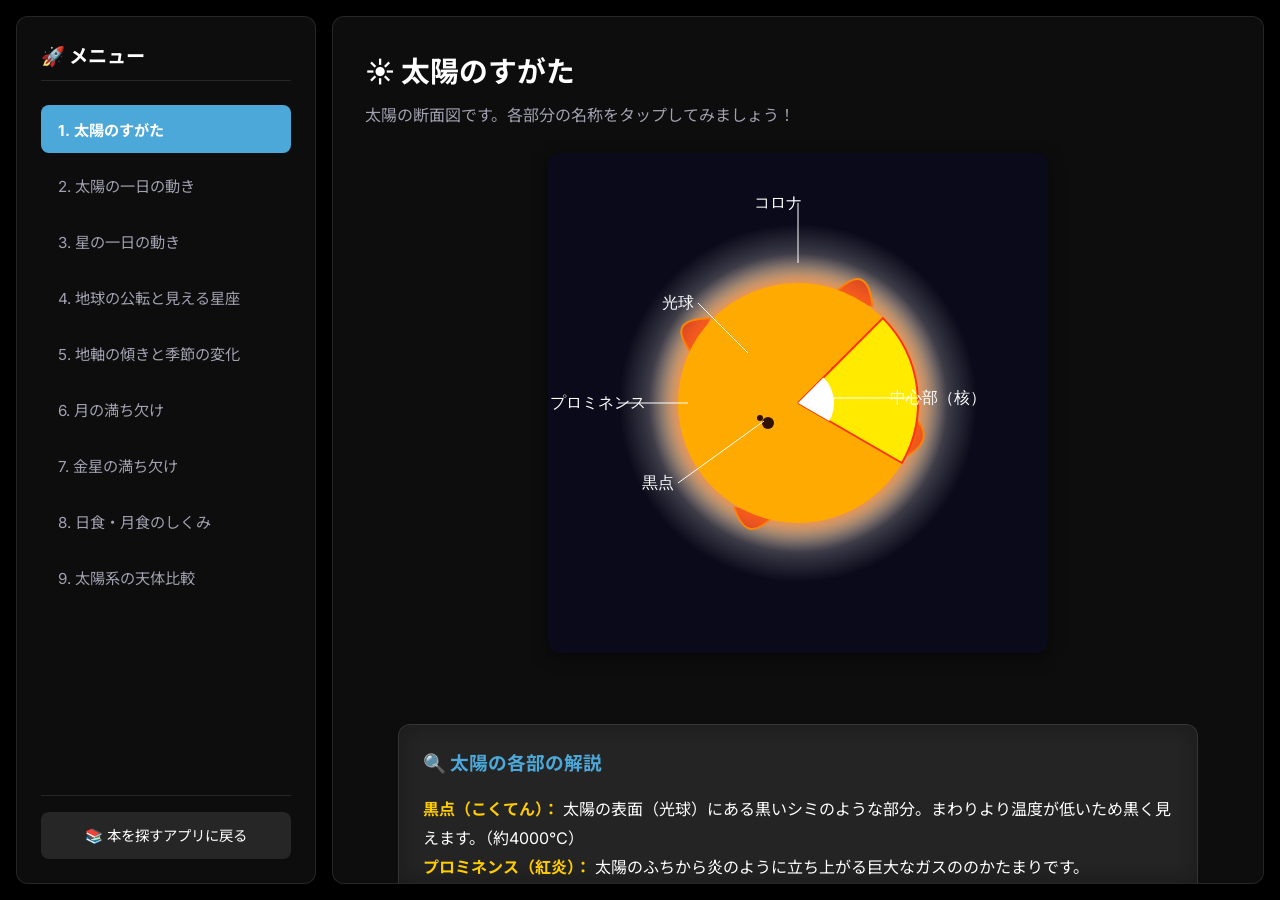
==== space-simulations/index.html @ f2ace0c1 "Add text labels to sub-panel objects" ====
<!DOCTYPE html>
<html lang="ja">
<head>

  <meta charset="UTF-8">
  <meta name="viewport" content="width=device-width, initial-scale=1.0">
  <title>宇宙のシミュレーション</title>
  <link href="https://fonts.googleapis.com/css2?family=Inter:wght@400;600;800&family=Noto+Sans+JP:wght@400;700&display=swap" rel="stylesheet">
  <link rel="stylesheet" href="style.css">
</head>
<body>
  <div class="stars"></div>
  <div class="twinkling"></div>

  <div class="app-container">
    <aside class="sidebar glass-panel">
      <h2>🚀 メニュー</h2>
      <nav id="nav-menu">
        <button class="nav-btn active" data-target="sim-sun-anatomy">1. 太陽のすがた</button>
        <button class="nav-btn" data-target="sim-sun-motion">2. 太陽の一日の動き</button>
        <button class="nav-btn" data-target="sim-stars-motion">3. 星の一日の動き</button>
        <button class="nav-btn" data-target="sim-earth-orbit">4. 地球の公転と見える星座</button>
        <button class="nav-btn" data-target="sim-seasons">5. 地軸の傾きと季節の変化</button>
        <button class="nav-btn" data-target="sim-moon-phases">6. 月の満ち欠け</button>
        <button class="nav-btn" data-target="sim-venus-phases">7. 金星の満ち欠け</button>
        <button class="nav-btn" data-target="sim-eclipses">8. 日食・月食のしくみ</button>
        <button class="nav-btn" data-target="sim-solar-system">9. 太陽系の天体比較</button>
      </nav>
      <div class="back-link">
        <a href="../space-books-app/index.html" class="btn-secondary">📚 本を探すアプリに戻る</a>
      </div>
    </aside>

    <main class="content-area glass-panel">
      
      <!-- 1. 太陽のすがた -->
      <section id="sim-sun-anatomy" class="sim-section active">
        <header>
          <h2>☀️ 太陽のすがた</h2>
          <p>太陽の断面図です。各部分の名称をタップしてみましょう！</p>
        </header>
        <div class="sim-container" id="sun-anatomy-container">
          <!-- JSでレンダリング -->
        </div>
      </section>

      <!-- 6. 月の満ち欠け -->
      <section id="sim-moon-phases" class="sim-section">
        <header>
          <h2>🌕 月の満ち欠けシミュレーション</h2>
          <p>スライダーを動かして、太陽・地球・月の位置関係と、地球から見た月の形を確認しよう！</p>
        </header>
        <div class="sim-container" id="moon-phases-container">
          <div class="canvas-wrapper">
            <!-- 宇宙の全体図 (Top-down view) -->
            <canvas id="moon-orbit-canvas" width="400" height="400"></canvas>
            
            <!-- 地球から見た月の見え方 -->
            <div class="earth-view">
              <h3>🌍 地球から見た月</h3>
              <canvas id="moon-view-canvas" width="200" height="200"></canvas>
              <p id="moon-phase-name" class="phase-name">新月</p>
            </div>
          </div>
          
          <div class="controls">
            <label for="time-slider">時間（日にちを進める）:</label>
            <input type="range" id="time-slider" min="0" max="29.53" step="0.1" value="0">
            <span id="day-display">0日経過</span>
          </div>
        </div>
      </section>

      <!-- 2. 太陽の一日の動き -->
      <section id="sim-sun-motion" class="sim-section">
        <header>
          <h2>🌅 太陽の一日の動き</h2>
          <p>季節による太陽の通り道（夏至、春分・秋分、冬至）の違いを確認しましょう。（※日本での見え方）</p>
        </header>
        <div class="sim-container" id="sun-motion-container">
          <div class="direction-tabs">
            <button class="season-btn active" data-season="summer">夏至</button>
            <button class="season-btn" data-season="spring-autumn">春分・秋分</button>
            <button class="season-btn" data-season="winter">冬至</button>
          </div>
          <div class="canvas-wrapper">
            <canvas id="sun-motion-canvas" width="600" height="400"></canvas>
          </div>
          <div class="controls" style="display: flex; align-items: center; gap: 10px;">
            <button id="sun-play-btn" style="padding: 5px 10px; cursor: pointer; background: var(--accent-color); color: white; border: none; border-radius: 4px;">⏸ 一時停止</button>
            <label for="sun-time-slider">時間:</label>
            <input type="range" id="sun-time-slider" min="0" max="24" step="0.1" value="12" style="flex: 1;">
            <span id="sun-time-display">12:00</span>
            <span id="sun-status" style="margin-left: 15px; font-weight: bold; color: #ffaa00; min-width: 80px;"></span>
          </div>
        </div>
      </section>

      <!-- 3. 星の一日の動き -->
      <section id="sim-stars-motion" class="sim-section">
        <header>
          <h2>✨ 星の一日の動き</h2>
          <p>宇宙から見た天球全体の動きと、地上から見た東西南北の空の動きを見比べよう！上の天球はマウスで自由に動かせます。</p>
        </header>
        <div class="sim-container" id="stars-motion-container" style="flex-direction: column; align-items: center; gap: 20px;">
          
          <div class="canvas-wrapper" style="width: 100%; max-width: 600px; position: relative;">
            <canvas id="stars-space-canvas" width="600" height="400" style="width:100%; height:auto;"></canvas>
            <div style="position: absolute; top: 10px; left: 10px; color: white; font-weight: bold; text-shadow: 1px 1px 2px black;">宇宙からの視点（マウスで回転）</div>
          </div>

          <!-- Layout: East, South, West (Row 1), North (Row 2) -->
          <div class="sky-grid-top" style="display: grid; grid-template-columns: 1fr 1fr 1fr; gap: 10px; width: 100%; max-width: 900px;">
            <div class="canvas-wrapper" style="position: relative;">
              <canvas id="stars-east-canvas" width="300" height="300" style="width:100%; height:auto; display:block;"></canvas>
              <div style="position: absolute; bottom: 10px; width: 100%; text-align: center; color: white; font-weight: bold; text-shadow: 1px 1px 2px black; font-size: 18px;">東の空</div>
            </div>
            <div class="canvas-wrapper" style="position: relative;">
              <canvas id="stars-south-canvas" width="300" height="300" style="width:100%; height:auto; display:block;"></canvas>
              <div style="position: absolute; bottom: 10px; width: 100%; text-align: center; color: white; font-weight: bold; text-shadow: 1px 1px 2px black; font-size: 18px;">南の空</div>
            </div>
            <div class="canvas-wrapper" style="position: relative;">
              <canvas id="stars-west-canvas" width="300" height="300" style="width:100%; height:auto; display:block;"></canvas>
              <div style="position: absolute; bottom: 10px; width: 100%; text-align: center; color: white; font-weight: bold; text-shadow: 1px 1px 2px black; font-size: 18px;">西の空</div>
            </div>
          </div>
          <div class="sky-grid-bottom" style="display: grid; grid-template-columns: 1fr; gap: 10px; width: 100%; max-width: 300px; margin-top: 10px;">
            <div class="canvas-wrapper" style="position: relative;">
              <canvas id="stars-north-canvas" width="300" height="300" style="width:100%; height:auto; display:block;"></canvas>
              <div style="position: absolute; bottom: 10px; width: 100%; text-align: center; color: white; font-weight: bold; text-shadow: 1px 1px 2px black; font-size: 18px;">北の空</div>
            </div>
          </div>

        </div>
      </section>

      <!-- 4. 地球の公転と見える星座 -->
      <section id="sim-earth-orbit" class="sim-section">
        <header>
          <h2>🌍 地球の公転と見える星座（黄道十二星座）</h2>
          <p>地球が公転することで、真夜中に見える星座（ハイライト表示）が変わります。</p>
          <div class="glass-panel" style="padding: 1rem; margin-top: 10px; background: rgba(255, 200, 0, 0.1); border-left: 4px solid #ffcc00; text-align: left;">
            <strong style="color:#ffcc00;">💡 黄道（こうどう）とは？</strong><br>
            <span style="font-size: 0.9em; line-height: 1.5; display: inline-block; margin-top: 5px;">地球から見たときの、天球上の太陽の通り道のことです。この黄道の近くにある12の星座を「黄道十二星座」と呼びます。地球から見て太陽と同じ方向にある星座は、昼間の空にあるため見ることができません。</span>
          </div>
        </header>
        <div class="sim-container" id="earth-orbit-container">
          <div class="canvas-wrapper">
            <canvas id="earth-orbit-canvas" width="500" height="500"></canvas>
          </div>
          <div class="controls">
            <label for="month-slider">季節（月を進める）:</label>
            <input type="range" id="month-slider" min="1" max="12" step="1" value="8">
            <span id="month-display">8月（夏）</span>
          </div>
        </div>
      </section>

      <!-- 5. 地軸の傾きと季節の変化 -->
      <section id="sim-seasons" class="sim-section">
        <header>
          <h2>☀️ 地軸の傾きと季節の変化</h2>
          <p>地軸（23.4度）の傾きによって、夏は太陽の光がまっすぐ当たり、冬は斜めから当たることを確認しよう。</p>
        </header>
        <div class="sim-container" id="seasons-container">
          <div class="direction-tabs">
            <button class="season-view-btn active" data-season="summer">夏至（日本）</button>
            <button class="season-view-btn" data-season="spring-autumn">春分・秋分（日本）</button>
            <button class="season-view-btn" data-season="winter">冬至（日本）</button>
          </div>
          <div class="canvas-wrapper">
            <canvas id="seasons-canvas" width="600" height="400"></canvas>
          </div>
          <div class="controls" style="display: flex; align-items: center; gap: 10px; margin-top: 10px;">
            <button id="seasons-play-btn" style="padding: 5px 10px; cursor: pointer; background: var(--accent-color); color: white; border: none; border-radius: 4px;">⏸ 一時停止</button>
            <label for="seasons-time-slider">地球の自転:</label>
            <input type="range" id="seasons-time-slider" min="0" max="24" step="0.1" value="12" style="flex: 1;">
          </div>
        </div>
      </section>

      <!-- 7. 金星の満ち欠け -->
      <section id="sim-venus-phases" class="sim-section">
        <header>
          <h2>🔭 金星の満ち欠けと見え方</h2>
          <p>金星は地球よりも内側を公転している（内惑星）ため、月のように満ち欠けし、見かけの大きさも変わります。</p>
        </header>
        <div class="sim-container iframe-container">
          <iframe src="https://www.geogebra.org/material/iframe/id/jESpPDr2/width/1000/height/700/border/888888/sfsb/true/smb/false/stb/false/stbh/false/ai/false/asb/false/sri/true/rc/false/ld/false/sdz/false/ctl/false" frameborder="0" allowfullscreen></iframe>
        </div>
      </section>

      <!-- 8. 日食・月食のしくみ -->
      <section id="sim-eclipses" class="sim-section">
        <header>
          <h2>🌑 日食・月食のしくみ（月の軌道の傾き）</h2>
          <p>月の公転軌道（白道）は、地球の公転軌道に対して約5度傾いています。そのため、毎月のように日食や月食が起きるわけではありません。</p>
        </header>
        <div class="sim-container" id="eclipses-container">
          
          <div class="eclipses-layout" style="display: flex; gap: 1rem; width: 100%; flex-wrap: wrap;">
            <div class="canvas-wrapper" style="flex: 1; min-width: 300px; text-align: center;">
              <!-- メインの俯瞰ビュー -->
              <canvas id="eclipses-canvas" width="600" height="400" style="width: 100%; height: auto; border-radius: 8px; box-shadow: 0 4px 10px rgba(0,0,0,0.5); cursor: grab;"></canvas>
              <p style="font-size: 12px; color: #888; margin-top: 5px;">👆 画面をドラッグ（上下）して視点を回せます</p>
            </div>
            
            <div class="earth-view-panel" style="width: 200px; background: var(--surface-bg); padding: 10px; border-radius: 8px; border: 1px solid var(--border-color); display: flex; flex-direction: column; align-items: center;">
              <h3 style="font-size: 14px; margin-bottom: 5px;">🌍 地球からの見え方</h3>
              <canvas id="eclipse-view-canvas" width="180" height="180" style="background: #000; border-radius: 4px;"></canvas>
              <p id="eclipse-status" style="font-weight: bold; color: #ffcc00; margin-top: 10px; text-align: center;">日食も月食も起きていない</p>
            </div>
          </div>
          <div class="controls" style="margin-top: 15px; display: grid; grid-template-columns: 1fr 1fr; gap: 10px;">
            <button class="eclipse-state-btn btn" data-state="solar" style="background: #ff4444; color: #fff;">🌑 日食<br><small style="font-size: 10px; font-weight: normal;">（太陽・月・地球がピッタリ一直線）</small></button>
            <button class="eclipse-state-btn btn" data-state="lunar" style="background: #aa3333; color: #fff;">🌕 月食<br><small style="font-size: 10px; font-weight: normal;">（太陽・地球・月がピッタリ一直線）</small></button>
            <button class="eclipse-state-btn btn" data-state="normal-new" style="background: #444; color: #fff;">🌒 ふつうの新月<br><small style="font-size: 10px; font-weight: normal;">（軌道の傾きで影がズレる）</small></button>
            <button class="eclipse-state-btn btn" data-state="normal-full" style="background: #666; color: #fff;">🌔 ふつうの満月<br><small style="font-size: 10px; font-weight: normal;">（軌道の傾きで影がズレる）</small></button>
          </div>
        </div>
      </section>

      <!-- 9. 太陽系の天体比較 -->
      <section id="sim-solar-system" class="sim-section">
        <header>
          <h2>🪐 太陽系の天体比較</h2>
          <p>太陽系の惑星の大きさや、太陽からの距離を比較してみましょう！</p>
        </header>
        <div class="sim-container iframe-container">
          <iframe src="https://javalab.org/ja/solar_system_ja/" frameborder="0" allowfullscreen></iframe>
        </div>
      </section>

    </main>
  </div>

  <script src="main.js?v=7"></script>
  <script src="custom-sims.js?v=7"></script>
</body>
</html>
---- space-simulations/style.css ----
:root {
  --bg-color: #0b0d17;
  --panel-bg: rgba(255, 255, 255, 0.05);
  --panel-border: rgba(255, 255, 255, 0.1);
  --text-primary: #ffffff;
  --text-secondary: #a0a0b0;
  --accent-color: #4da8da;
  --accent-hover: #2978a0;
  --sun-color: #ffcc00;
  --moon-color: #f0f0f0;
}

* {
  box-sizing: border-box;
  margin: 0;
  padding: 0;
}

body {
  font-family: 'Inter', 'Noto Sans JP', sans-serif;
  background-color: var(--bg-color);
  color: var(--text-primary);
  line-height: 1.6;
  overflow: hidden; /* App feels like a desktop app */
}

/* Background animation */
.stars, .twinkling {
  position: fixed;
  top: 0; left: 0; right: 0; bottom: 0;
  width: 100%; height: 100%;
  z-index: -1;
}
.stars {
  background: #000 url('https://raw.githubusercontent.com/frontend-joe/css-backgrounds/main/stars.png') repeat top center;
}
.twinkling {
  background: transparent url('https://raw.githubusercontent.com/frontend-joe/css-backgrounds/main/twinkling.png') repeat top center;
  animation: move-twink-back 200s linear infinite;
  opacity: 0.5;
}
@keyframes move-twink-back {
  from {background-position: 0 0;}
  to {background-position: -10000px 5000px;}
}

/* Layout */
.app-container {
  display: flex;
  height: 100vh;
  padding: 1rem;
  gap: 1rem;
}

.glass-panel {
  background: var(--panel-bg);
  backdrop-filter: blur(12px);
  -webkit-backdrop-filter: blur(12px);
  border: 1px solid var(--panel-border);
  border-radius: 12px;
}

/* Sidebar */
.sidebar {
  width: 300px;
  display: flex;
  flex-direction: column;
  padding: 1.5rem;
}

.sidebar h2 {
  font-size: 1.2rem;
  margin-bottom: 1.5rem;
  border-bottom: 1px solid var(--panel-border);
  padding-bottom: 0.5rem;
}

#nav-menu {
  display: flex;
  flex-direction: column;
  gap: 0.5rem;
  overflow-y: auto;
  flex-grow: 1;
}

.nav-btn {
  background: transparent;
  border: 1px solid transparent;
  color: var(--text-secondary);
  text-align: left;
  padding: 0.75rem 1rem;
  border-radius: 8px;
  cursor: pointer;
  font-size: 0.95rem;
  transition: all 0.2s ease;
  font-family: inherit;
}

.nav-btn:hover {
  background: rgba(255, 255, 255, 0.05);
  color: var(--text-primary);
}

.nav-btn.active {
  background: var(--accent-color);
  color: #fff;
  font-weight: bold;
}

.back-link {
  margin-top: 1rem;
  padding-top: 1rem;
  border-top: 1px solid var(--panel-border);
}

.btn-secondary {
  display: block;
  text-align: center;
  text-decoration: none;
  background: rgba(255, 255, 255, 0.1);
  color: var(--text-primary);
  border: none;
  padding: 0.75rem 1rem;
  border-radius: 8px;
  cursor: pointer;
  font-size: 0.9rem;
  transition: all 0.2s;
  width: 100%;
}

.btn-secondary:hover {
  background: rgba(255, 255, 255, 0.2);
}

/* Main Content Area */
.content-area {
  flex-grow: 1;
  padding: 2rem;
  overflow-y: auto;
  position: relative;
}

.sim-section {
  display: none;
  height: 100%;
  flex-direction: column;
}

.sim-section.active {
  display: flex;
}

.sim-section header {
  margin-bottom: 1.5rem;
}

.sim-section h2 {
  font-size: 1.8rem;
  color: var(--text-primary);
  margin-bottom: 0.5rem;
}

.sim-section p {
  color: var(--text-secondary);
}

.sim-container {
  flex-grow: 1;
  display: flex;
  flex-direction: column;
  align-items: center;
  justify-content: center;
  gap: 2rem;
}

/* 1. Sun Anatomy specific */
.sun-image-wrapper {
  position: relative;
  max-width: 100%;
  max-height: 70vh;
}

.sun-image-wrapper img {
  max-width: 100%;
  max-height: 70vh;
  object-fit: contain;
  border-radius: 8px;
  box-shadow: 0 4px 20px rgba(0,0,0,0.5);
}

/* 6. Moon Phases specific */
.canvas-wrapper {
  display: flex;
  gap: 3rem;
  align-items: center;
  justify-content: center;
  width: 100%;
}

#moon-orbit-canvas {
  background: rgba(0,0,0,0.3);
  border-radius: 50%;
  box-shadow: 0 0 20px rgba(255,255,255,0.05);
}

.earth-view {
  background: rgba(0,0,0,0.5);
  padding: 1.5rem;
  border-radius: 12px;
  border: 1px solid var(--panel-border);
  text-align: center;
}

.earth-view h3 {
  margin-bottom: 1rem;
  font-size: 1.1rem;
}

#moon-view-canvas {
  background: transparent;
  border-radius: 50%;
  margin-bottom: 1rem;
  box-shadow: 0 0 10px rgba(255,255,255,0.2);
}

.phase-name {
  font-size: 1.2rem;
  font-weight: bold;
  color: var(--accent-color);
}

.controls {
  background: var(--panel-bg);
  padding: 1rem 2rem;
  border-radius: 12px;
  width: 100%;
  max-width: 600px;
  display: flex;
  align-items: center;
  gap: 1rem;
}

.controls label {
  font-weight: 600;
  white-space: nowrap;
}

.controls input[type="range"] {
  flex-grow: 1;
  accent-color: var(--accent-color);
}

.controls span {
  min-width: 80px;
  text-align: right;
  font-variant-numeric: tabular-nums;
}

.coming-soon {
  text-align: center;
  margin-top: 20%;
  color: var(--text-secondary);
}

/* Direction Tabs for Stars */
.direction-tabs {
  display: flex;
  justify-content: center;
  gap: 1rem;
  margin-bottom: 1rem;
}

.dir-btn {
  background: var(--surface-bg);
  border: 1px solid var(--border-color);
  color: var(--text-primary);
  padding: 0.5rem 1rem;
  border-radius: 8px;
  cursor: pointer;
  transition: all 0.3s;
}

.dir-btn.active, .dir-btn:hover {
  background: var(--accent-color);
  border-color: var(--accent-color);
  color: white;
}

/* iframe containers */
.iframe-container {
  width: 100%;
  height: 100%;
  min-height: 500px;
  position: relative;
  background: #ffffff; /* Many JavaLab/GeoGebra embeds assume white background */
  border-radius: 8px;
  overflow: hidden;
  box-shadow: 0 4px 20px rgba(0,0,0,0.5);
}

.iframe-container iframe {
  width: 100%;
  height: 100%;
  border: none;
  position: absolute;
  top: 0;
  left: 0;
}
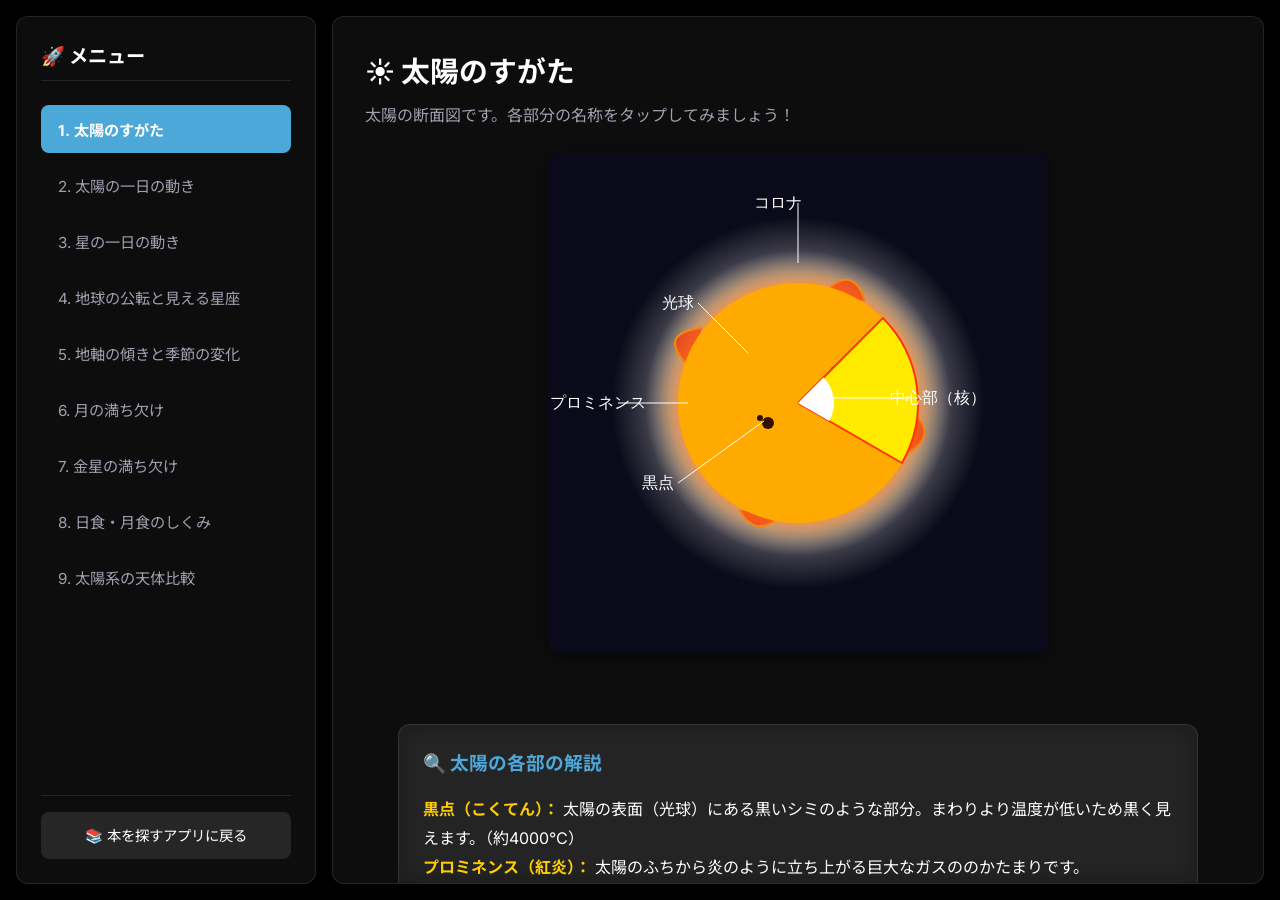
==== commit 624e58e5: "Add sun rays and drop shadow to labels" ====
--- a/space-simulations/index.html
+++ b/space-simulations/index.html
@@ -234,7 +234,7 @@
     </main>
   </div>
 
-  <script src="main.js?v=7"></script>
-  <script src="custom-sims.js?v=7"></script>
+  <script src="main.js?v=8"></script>
+  <script src="custom-sims.js?v=8"></script>
 </body>
 </html>
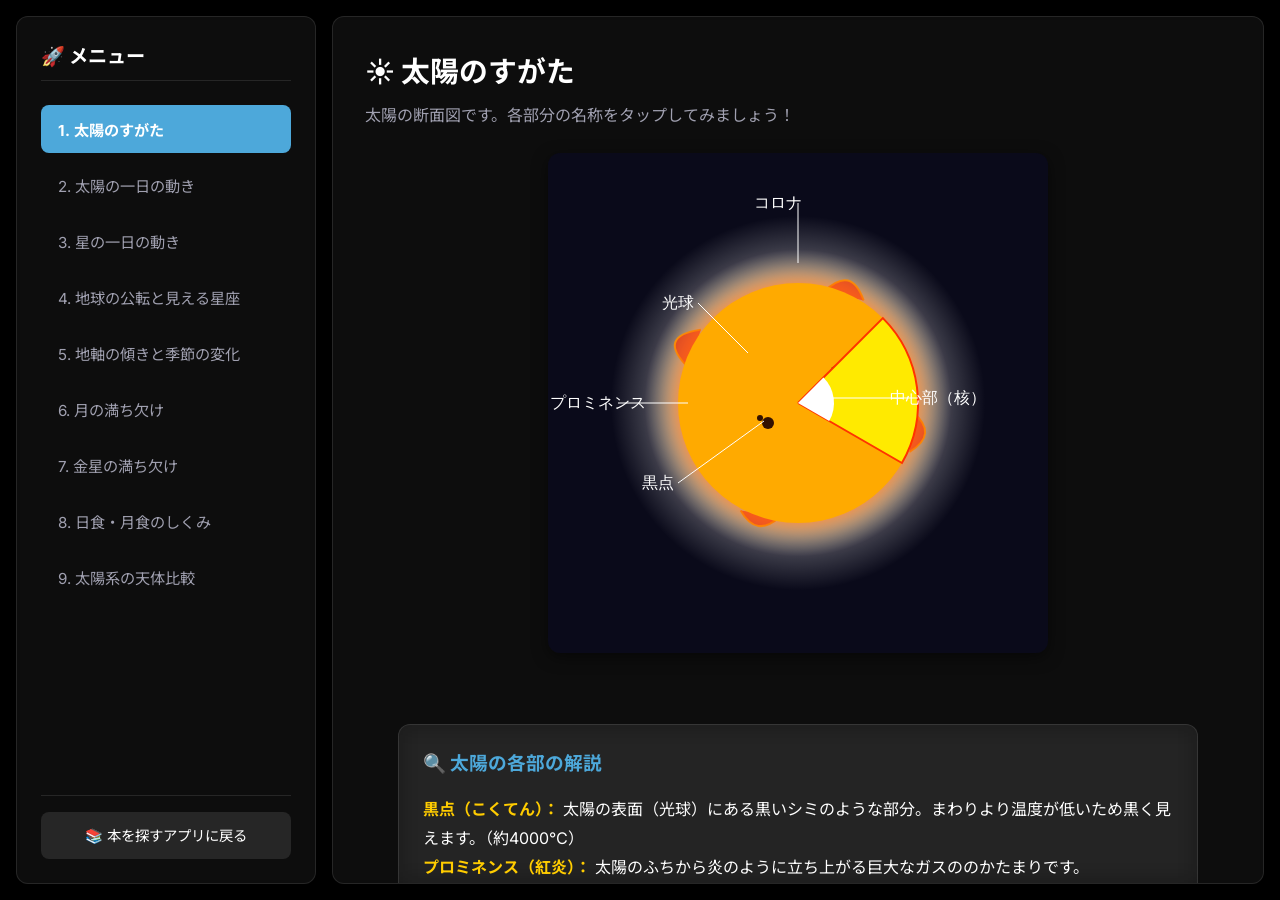
==== commit 8fb73cbf: "Add rotating meridians to make Earth rotation clearer" ====
--- a/space-simulations/index.html
+++ b/space-simulations/index.html
@@ -234,7 +234,7 @@
     </main>
   </div>
 
-  <script src="main.js?v=8"></script>
-  <script src="custom-sims.js?v=8"></script>
+  <script src="main.js?v=9"></script>
+  <script src="custom-sims.js?v=9"></script>
 </body>
 </html>
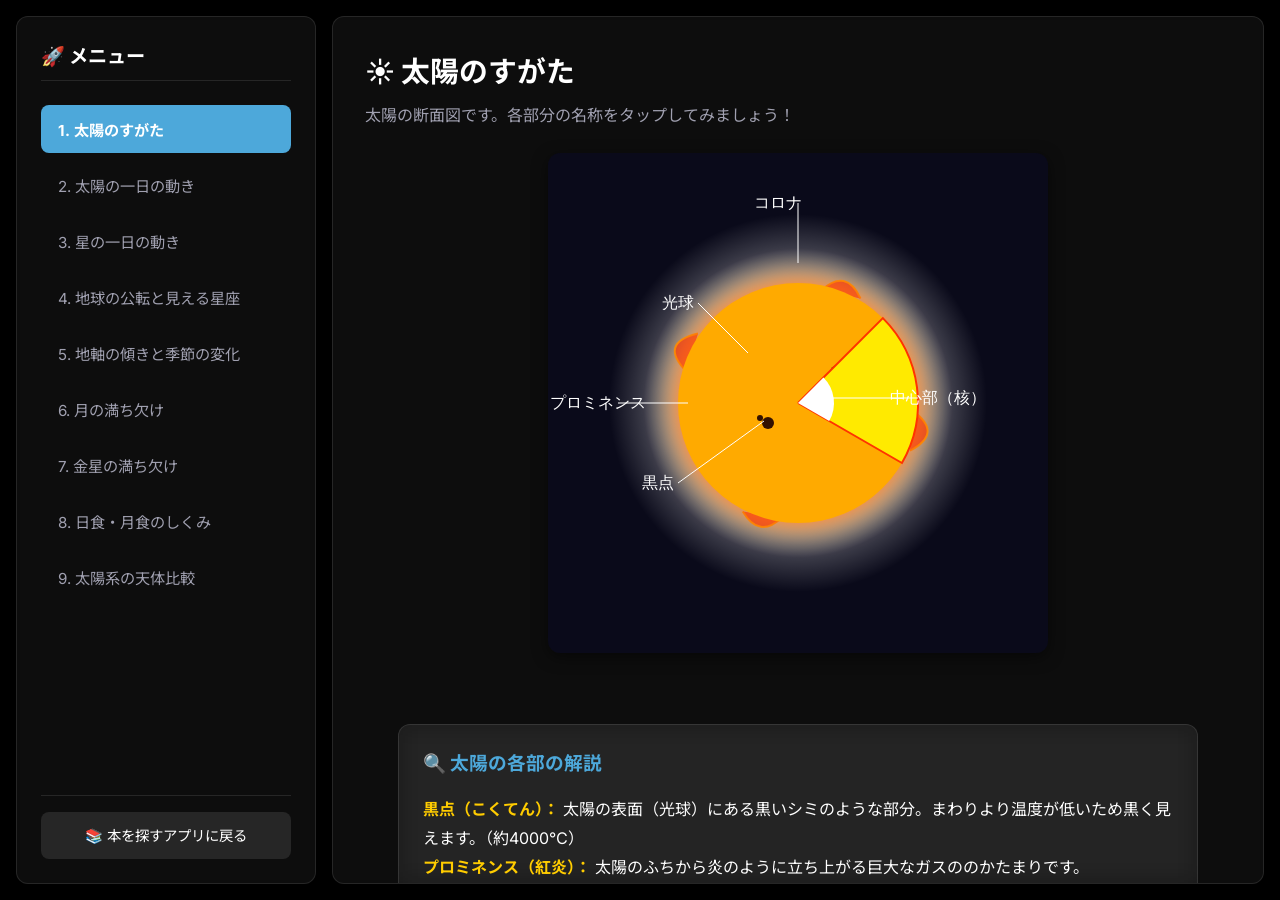
==== commit 340d9f68: "Fix solar altitude arc drawing" ====
--- a/space-simulations/index.html
+++ b/space-simulations/index.html
@@ -234,7 +234,7 @@
     </main>
   </div>
 
-  <script src="main.js?v=9"></script>
-  <script src="custom-sims.js?v=9"></script>
+  <script src="main.js?v=10"></script>
+  <script src="custom-sims.js?v=10"></script>
 </body>
 </html>
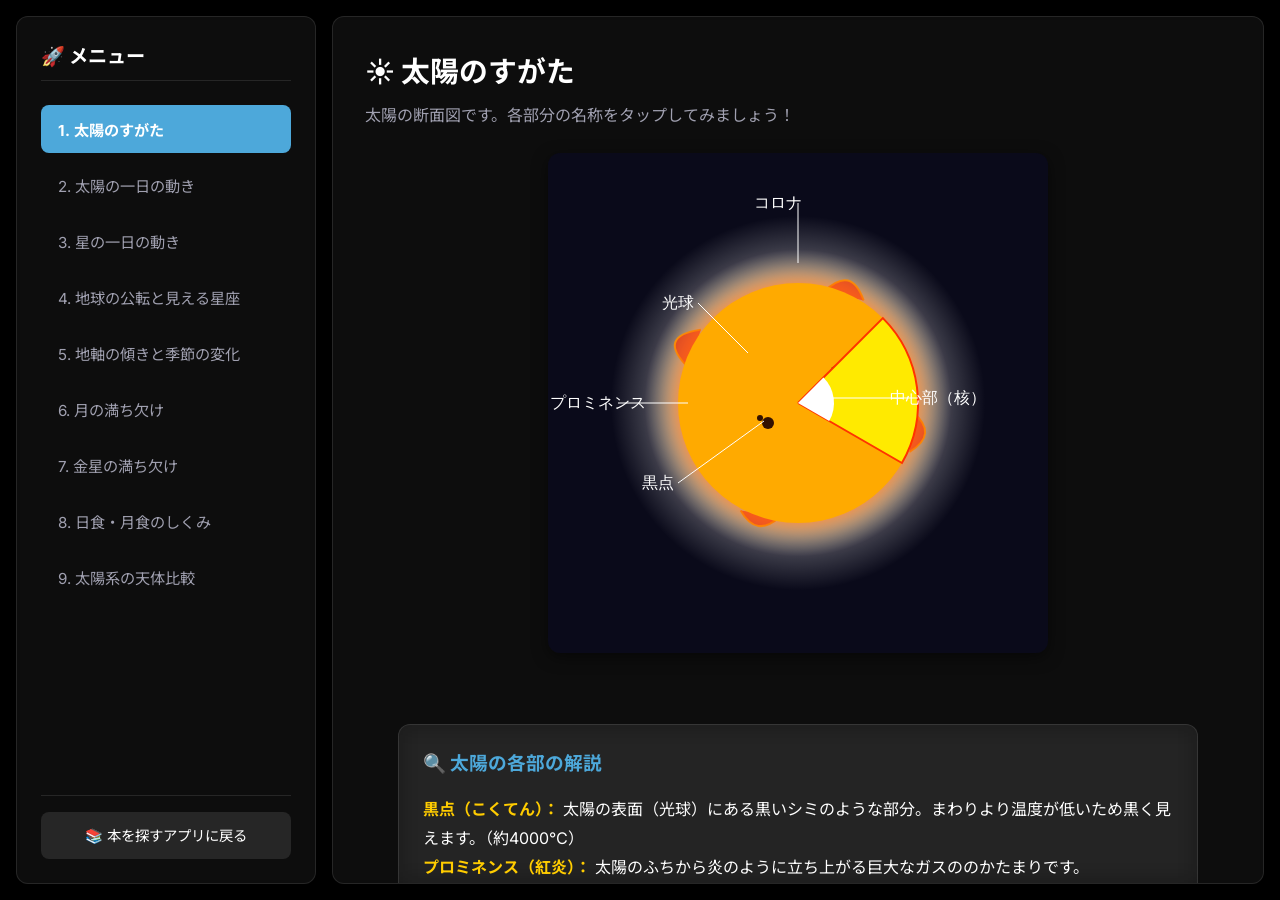
==== commit 440f271a: "Fix Simulation 5 to match textbook diagram: Sun direction changes, axis tilt constant" ====
--- a/space-simulations/index.html
+++ b/space-simulations/index.html
@@ -234,7 +234,7 @@
     </main>
   </div>
 
-  <script src="main.js?v=10"></script>
-  <script src="custom-sims.js?v=10"></script>
+  <script src="main.js?v=11"></script>
+  <script src="custom-sims.js?v=11"></script>
 </body>
 </html>
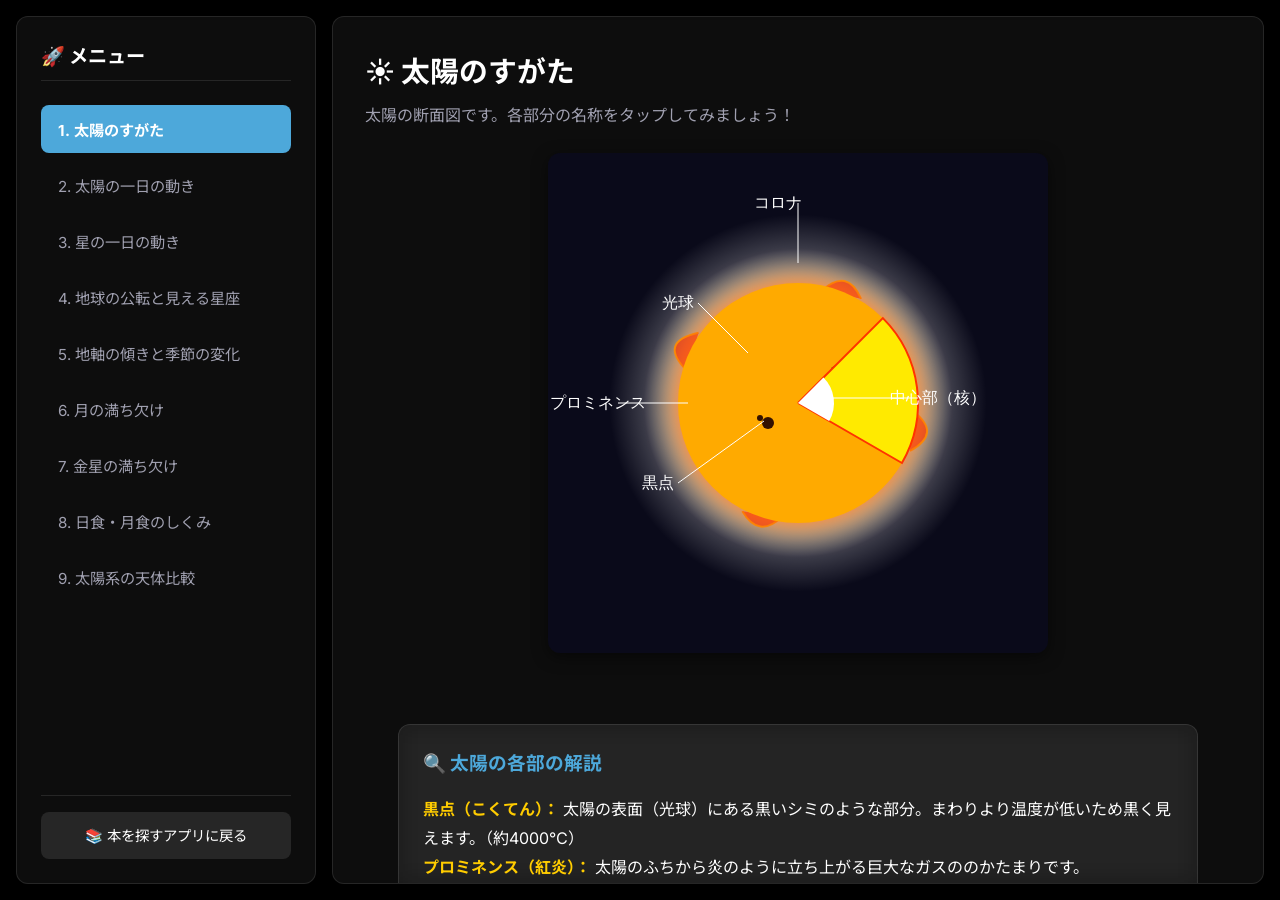
==== commit 4342440b: "Revert sun direction, fix text color visibility, add altitude formulas" ====
--- a/space-simulations/index.html
+++ b/space-simulations/index.html
@@ -234,7 +234,7 @@
     </main>
   </div>
 
-  <script src="main.js?v=11"></script>
-  <script src="custom-sims.js?v=11"></script>
+  <script src="main.js?v=12"></script>
+  <script src="custom-sims.js?v=12"></script>
 </body>
 </html>
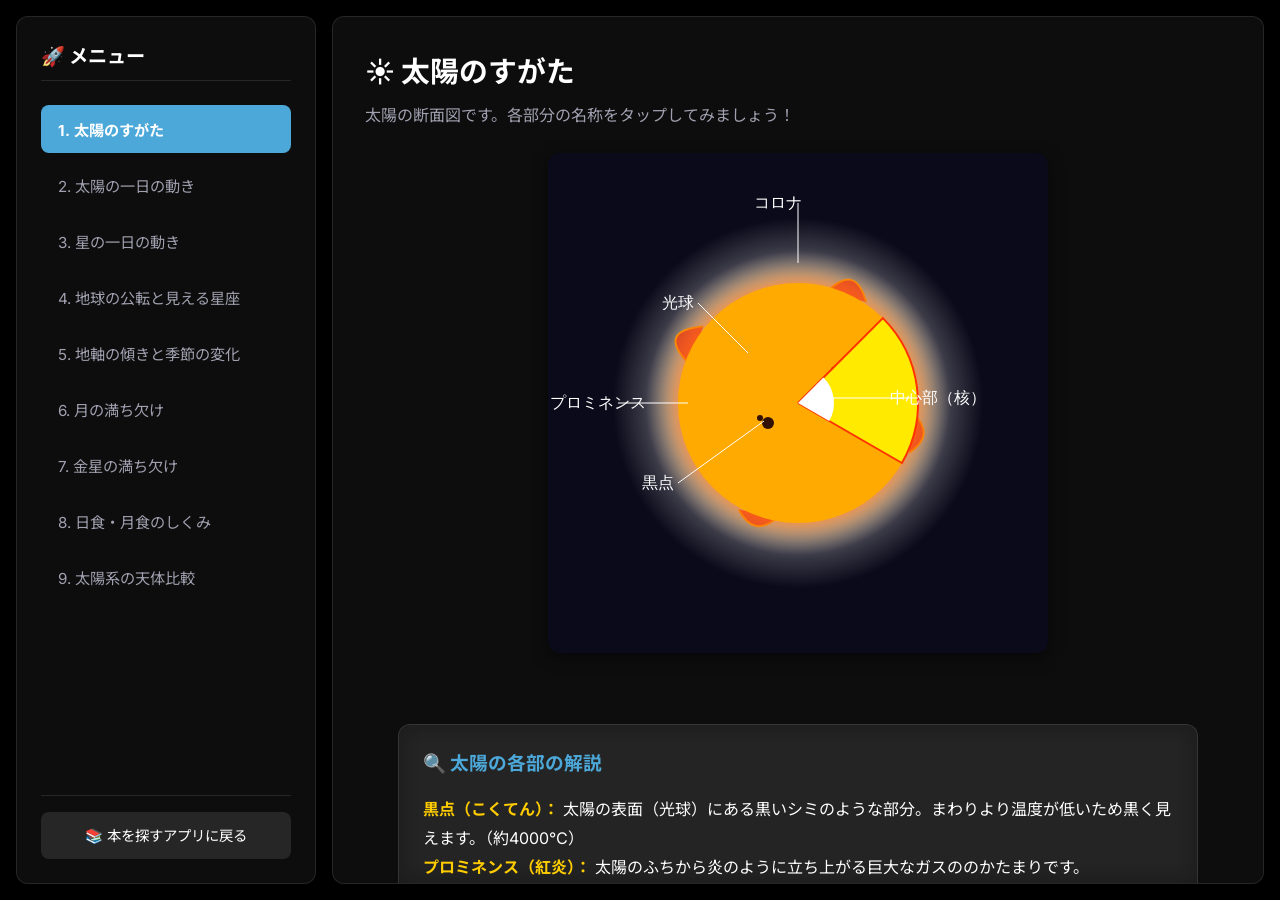
==== commit f16339ae: "Fix ReferenceError caused by incomplete sunSide removal" ====
--- a/space-simulations/index.html
+++ b/space-simulations/index.html
@@ -234,7 +234,7 @@
     </main>
   </div>
 
-  <script src="main.js?v=12"></script>
-  <script src="custom-sims.js?v=12"></script>
+  <script src="main.js?v=13"></script>
+  <script src="custom-sims.js?v=13"></script>
 </body>
 </html>
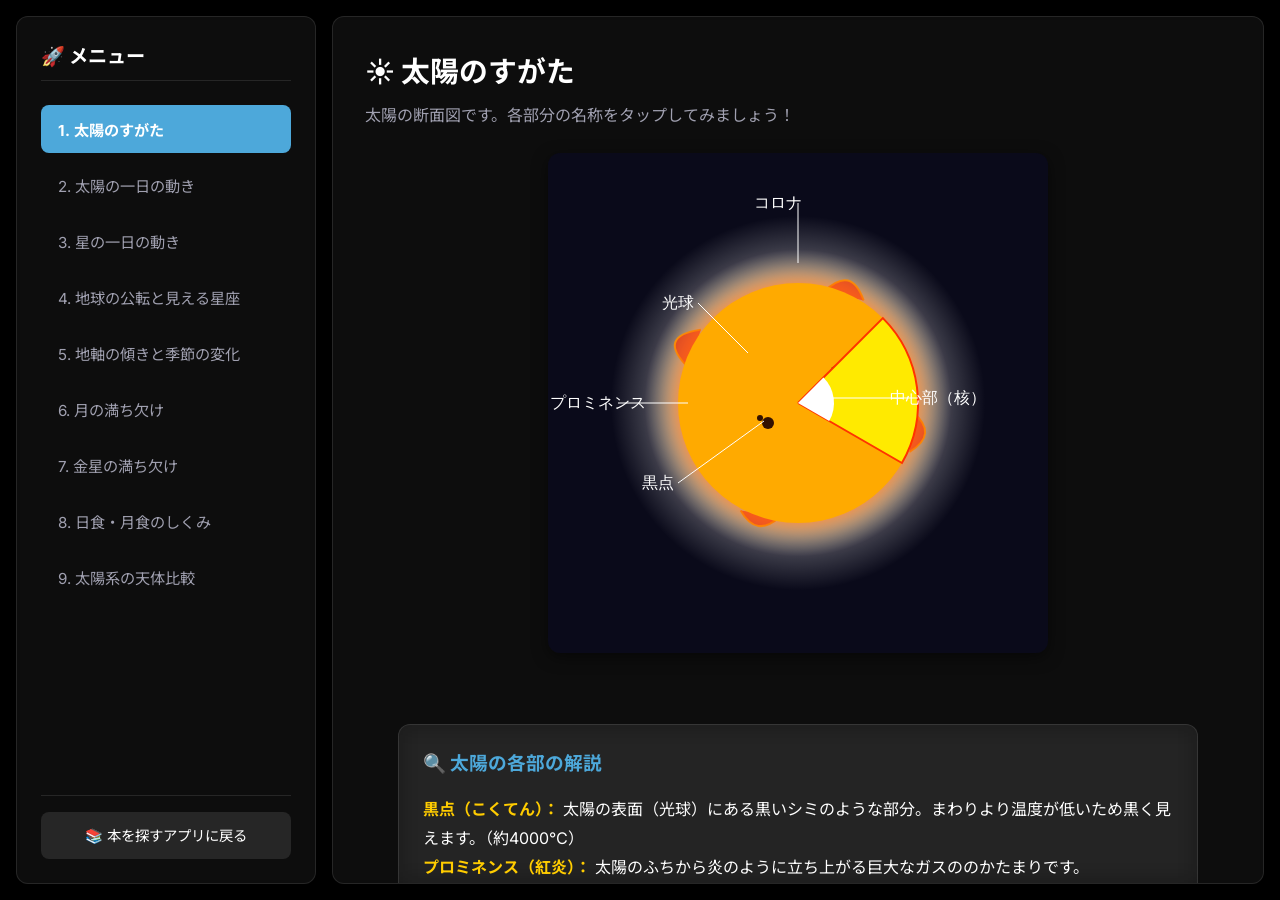
==== commit 71df813a: "Display observer latitude clearly on screen" ====
--- a/space-simulations/index.html
+++ b/space-simulations/index.html
@@ -234,7 +234,7 @@
     </main>
   </div>
 
-  <script src="main.js?v=13"></script>
-  <script src="custom-sims.js?v=13"></script>
+  <script src="main.js?v=14"></script>
+  <script src="custom-sims.js?v=14"></script>
 </body>
 </html>
